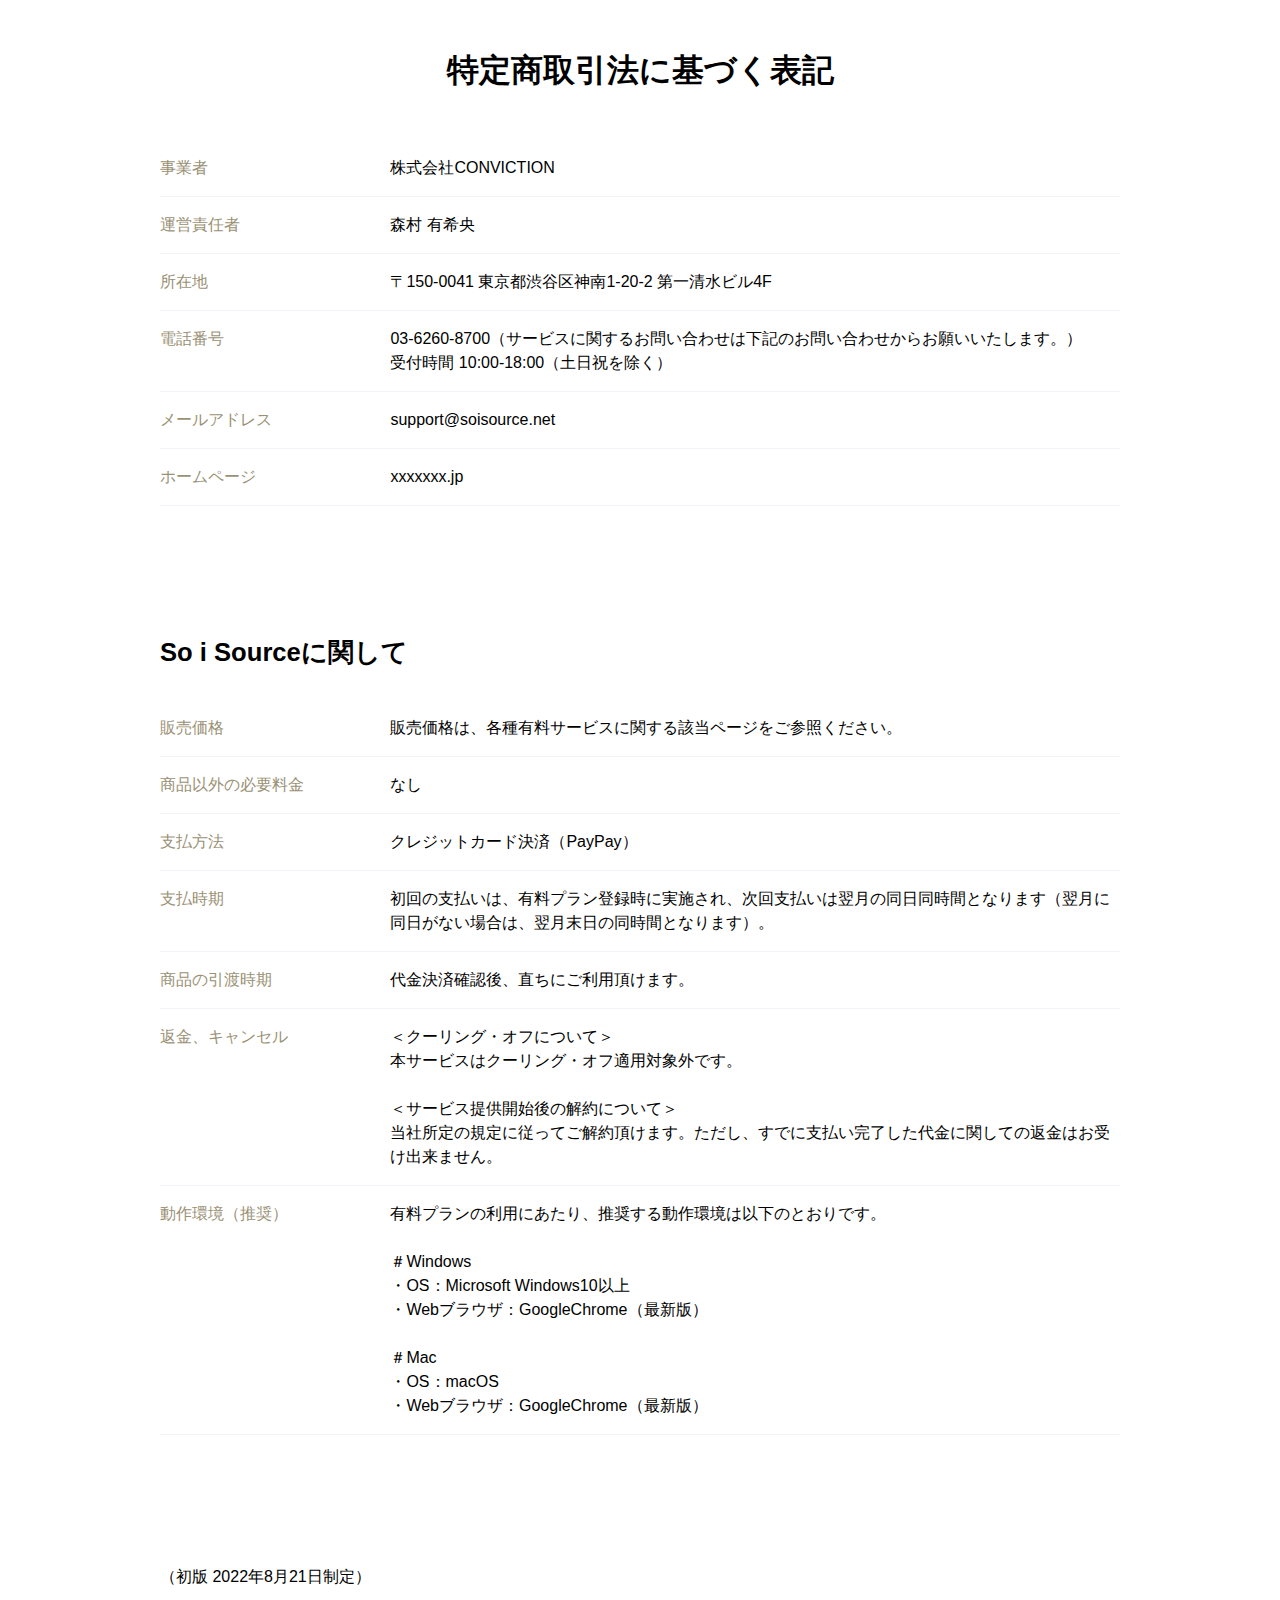
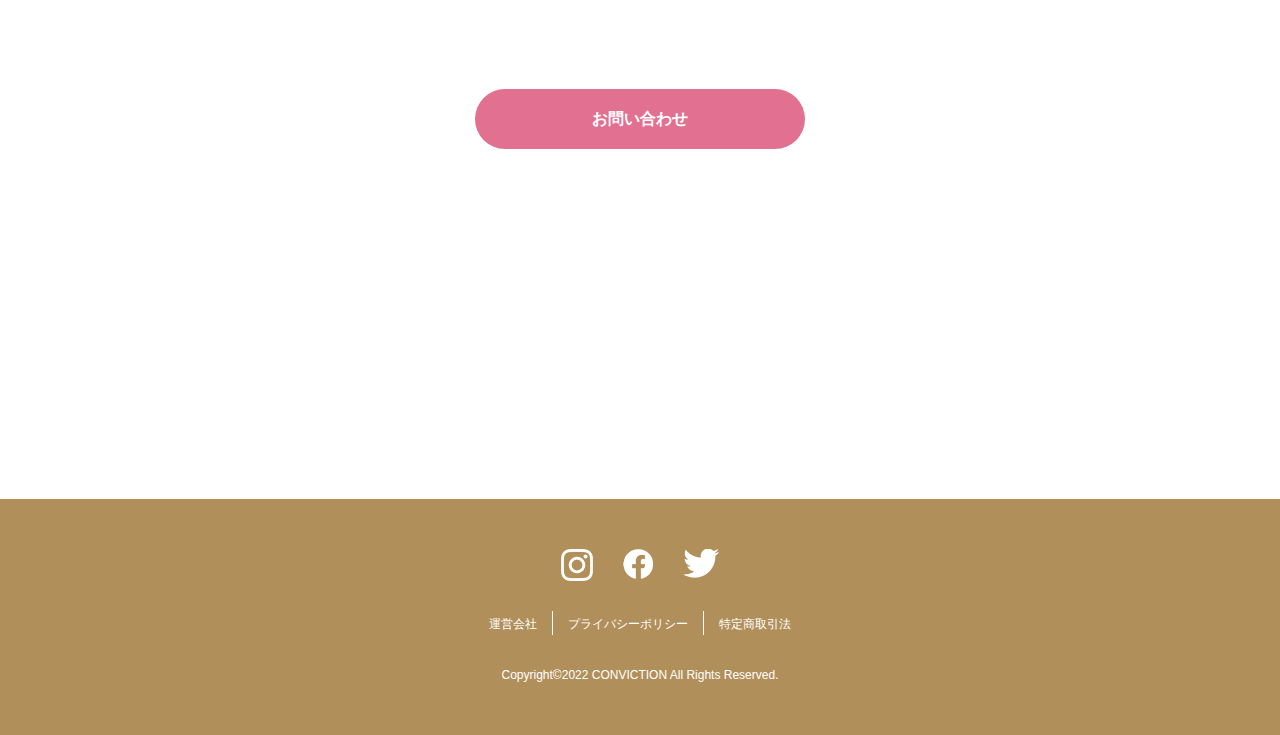
==== legal.html @ df2e9cf8 "first commit" ====
<!DOCTYPE html>
<html lang="ja">
<head>
    <meta charset="UTF-8">
    <meta http-equiv="X-UA-Compatible" content="IE=edge">
    <meta name="viewport" content="width=device-width, initial-scale=1.0">
    <title>特定商取引法に基づく表記｜So i Source</title>
    <link rel="stylesheet" href="./assets/css/reset.css" />
    <link rel="stylesheet" href="./assets/css/style.css " />
</head>
<body>
    <section id="legal">
        <div class="inner1000">
            <h1>特定商取引法に基づく表記</h1>
            <ul>
                <li>
                    <div class='list-head'>事業者</div>
                    <div class='list-text'>株式会社CONVICTION</div>
                </li>
                <li>
                    <div class='list-head'>運営責任者</div>
                    <div class='list-text'>森村 有希央</div>
                </li>
                <li>
                    <div class='list-head'>所在地</div>
                    <div class='list-text'>〒150-0041 <br class="sp-only">東京都渋谷区神南1-20-2 第一清水ビル4F</div>
                    </li>
                <li>
                    <div class='list-head'>電話番号</div>
                    <div class='list-text'>
                        03-6260-8700<br class="sp-only">（サービスに関するお問い合わせは下記のお問い合わせからお願いいたします。）
                        <br>
                        受付時間 10:00-18:00（土日祝を除く）
                    </div>
                </li>
                <li>
                    <div class='list-head'>メールアドレス</div>
                    <div class='list-text'>support@soisource.net</div>
                </li>
                <li>
                    <div class='list-head'>ホームページ</div>
                    <div class='list-text'>xxxxxxx.jp</div>
                </li>
            </ul>
            <h2>So i Sourceに関して</h2>
            <ul>
                <li>
                    <div class='list-head'>販売価格</div>
                    <div class='list-text'>販売価格は、各種有料サービスに関する該当ページをご参照ください。</div>
                </li>
                <li>
                    <div class='list-head'>商品以外の必要料金</div>
                    <div class='list-text'>なし</div>
                </li>
                <li>
                    <div class='list-head'>支払方法</div>
                    <div class='list-text'>クレジットカード決済（PayPay）</div>
                </li>
                <li>
                    <div class='list-head'>支払時期</div>
                    <div class='list-text'>
                        初回の支払いは、有料プラン登録時に実施され、次回支払いは翌月の同日同時間となります（翌月に同日がない場合は、翌月末日の同時間となります）。
                    </div>
                </li>
                <li>
                    <div class='list-head'>商品の引渡時期</div>
                    <div class='list-text'>代金決済確認後、直ちにご利用頂けます。</div>
                </li>
                <li>
                    <div class='list-head'>返金、キャンセル</div>
                    <div class='list-text'>
                    ＜クーリング・オフについて＞
                    <br>
                    本サービスはクーリング・オフ適用対象外です。
                    <br>
                    <br>
                    ＜サービス提供開始後の解約について＞
                    <br>
                    当社所定の規定に従ってご解約頂けます。ただし、すでに支払い完了した代金に関しての返金はお受け出来ません。
                    </div>
                </li>
                <li>
                    <div class='list-head'>動作環境（推奨）</div>
                    <div class='list-text'>
                        有料プランの利用にあたり、推奨する動作環境は以下のとおりです。
                        <br>
                        <br>
                        ＃Windows
                        <br>
                        ・OS：Microsoft Windows10以上
                        <br>
                        ・Webブラウザ：GoogleChrome（最新版）
                        <br>
                        <br>
                        ＃Mac
                        <br>
                        ・OS：macOS
                        <br>
                        ・Webブラウザ：GoogleChrome（最新版）
                    </div>
                </li>
            </ul>
            <span>
                （初版 2022年8月21日制定）
            </span>
            <div class="contact">
                <button class="btnPink">お問い合わせ</button>
                <!-- <div class="mail icon"></div>
                <a href="mailto:support@soisource.net">ご意見・お問合せは<br class="sp-only">こちらからお寄せください。</a> -->
            </div>
        </div>
    </section>
    <footer>
        <div class="bg-darkBrown" id="footer">
            <div class="inner">
                <ul class="flex">
                    <li><a href=""><img src="./assets/img/icon-ig.png" alt="instagram"></a></li>
                    <li><a href=""><img src="./assets/img/icon-fb.png" alt="facebook"></a></li>
                    <li><a href=""><img src="./assets/img/icon-tt.png" alt="twitter"></a></li>
                </ul>
                <ul class="flex">
                    <li><a href="https://www.conviction-inc.com/">運営会社</a></li>
                    <li><a href="">プライバシーポリシー</a></li>
                    <li><a href="legal.html">特定商取引法</a></li>
                </ul>
                <p>Copyright©2022 CONVICTION All Rights Reserved.</p>
            </div>
        </div>
    </footer>
</body>
</html>
---- assets/css/style.css ----
@charset "UTF-8";
body {
    font-family: 游ゴシック体, "Yu Gothic", YuGothic, Helvetica, Arial, "Hiragino Kaku Gothic ProN", "ヒラギノ角ゴ ProN W3", Meiryo, メイリオ, sans-serif;
}
p {
  font-size: 16px;
  line-height: 1.7;
}
a:hover,
button:hover {
  opacity: .6;
}

/* common style */
.c-ttl {
  position: relative;
  z-index: 2;
  margin-bottom: 50px;
  font-size: 38px;
  font-weight: bold;
  text-align: center;
}
.txt {
  font-size: 16px;
}
.c-font-pink {
  color: #d07992;
  font-weight: bold;
  font-size: 18px;
}
.btnPink {
  width: 100%;
  max-width: 330px;
  height: 60px;
  font-size: 16px;
  font-weight: bold;
  color: #fff;
  border-radius: 30px;
  background-color: #e27191;
}
.pc-only { display: block!important; }
.sp-only { display: none!important; }

.inner1000 {
  max-width: 1000px;
  margin: 0 auto;
  padding: 150px 20px;
}
.inner75 {
  width: 75%;
  margin: auto;
}
.flex_sp1 {
  display: flex;
  justify-content: space-between;
}
.flex {
  display: flex;
  justify-content: space-between;
}

/* 背景 */
.bg-white {
  background-color: #fff;
}
.bg-beige {
  background-color: #fcf9f5;
}
.bg-gray {
  background-color: #f9f9f9;
}
.bg-brown {
  background-color: #fcf8f3;
}
.bg-darkBrown {
  background-color: #b18f5a;
}
.bg-deco {
  position: relative;
  background-color: #fff;
}
.bg-beige#co {
  position: relative;
}

#ab .c-ttl::before,
#in .c-ttl::before,
#pr .c-ttl::before,
#fl .c-ttl::before,
#co .c-ttl::before,
#qa .c-ttl::before {
  position: absolute;
  left: 50%;
  top: -40px;
  transform: translateX(-50%);
  z-index: -1;
  font-size: 60px;
  letter-spacing: -3px;
}

#ab .c-ttl::before {
  content: 'ABOUT';
  color: #f4e7d8;
}
#in .c-ttl::before {
  content: 'INTERVIEW';
  color: #f9f4ec;
}
#pr .c-ttl::before {
  content: 'PRICE';
  color: #e0e0e0;
}
#fl .c-ttl::before {
  content: 'FLOW';
  color: #f9f4ec;
}
#co .c-ttl::before {
  content: 'CONTACT';
  color: #f4e7d8;
}
#qa .c-ttl::before {
  content: 'FAQ';
  color: #fff0f3;
}

.wrap::before,
.wrap::after,
.bg-deco#in::before,
.bg-deco#in::after,
.bg-deco#fl::before,
.bg-deco#fl::after,
.bg-beige#co::before {
  content: '';
  position: absolute;
  z-index: 1;
  background-size: cover;
  background-repeat: no-repeat;
}

.wrap::before {
  left: 0;
  width: 37%;
  height: 100%;
  background-size: contain;
  background-image: url('../img/deco/kv-left.png');
}
.wrap::after {
  right: 0;
  top: 0;
  width: 26%;
  height: 700px;
  background-image: url('../img/deco/kv-right.png');
}
.bg-deco#in::before {
  left: 0;
  bottom: 0;
  width: 100%;
  height: 200px;
  background-size: inherit;
  background-image: url('../img/deco/in-left.png');
}
.bg-deco#in::after {
  right: 0;
  top: 0;
  width: 12%;
  height: 90%;
  background-image: url('../img/deco/in-right.png');
}
.bg-deco#fl::before {
  left: 0;
  width: 35%;
  max-width: 350px;
  height: 100%;
  background-image: url('../img/deco/fl-left.png');
}
.bg-deco#fl::after {
  right: 0;
  top: 0;
  width: 15%;
  height: 100%;
  background-image: url('../img/deco/fl-right.png');
}
.bg-beige#co::before {
  top: -60px;
  width: 100%;
  height: 100px;
  background-image: url('../img/deco/co-top.png');
}

@media screen and (max-width: 768px) {
  p {
    font-size: 14px;
  }
  .txt {
    font-size: 14px;
  }
  .inner1000 {
    padding: 100px 20px;
  }
  .inner75 {
    width: 100%;
  }
  .pc-only { display: none!important; }
  .sp-only { display: block!important; }
  .flex_sp1 {
    display: block;
    width: 100%;
  }
  .flex_sp1 > div,
  .flex_sp1 > li {
    width: 100% !important;
  }
  .c-ttl {
    margin-bottom: 20px;
    font-size: 24px;
  }
  #ab .c-ttl::before,
  #in .c-ttl::before,
  #pr .c-ttl::before,
  #fl .c-ttl::before,
  #co .c-ttl::before,
  #qa .c-ttl::before {
    top: -30px;
    font-size: 40px;
  }
  .wrap::before {
    width: 300px;
    height: 500px;
    background-image: url('../img/kv-boy-sp.png');
  }
  .wrap::after {
    right: 0;
    top: 95px;
    width: 140px;
    height: 500px;
    background-size: contain;
    background-image: url('../img/kv-girl-sp.png');
    z-index: auto;
  }
  .bg-deco#in::before {
    left: 0;
    bottom: 0;
    width: 50%;
    height: 8%;
    background-size: cover;
    background-image: url('../img/deco/in-left-sp.png');
  }
  .bg-deco#in::after {
    right: 0;
    width: 8%;
    min-width: 50px;
    height: 12%;
    background-size: contain;
  }
  .bg-deco#fl::before {
    left: 0;
    width: 20%;
    height: 150px;
    background-size: contain;
    background-image: url('../img/deco/fl-left-sp.png');
  }
  .bg-deco#fl::after {
    content: none;
  }
  .bg-beige#co::before {
    top: -40px;
    width: 100%;
    height: 50px;
    background-image: url('../img/deco/co-top-sp.png');
  }
}

/*----- hedaer -----*/
header > div {
  position: fixed;
  top: 10px;
  left: 50%;
  transform: translateX(-50%);
  z-index: 5;
  width: 90%;
  padding: 15px 40px;
  align-items: center;
  border-radius: 30px;
  background-color: #fff;
  box-shadow: 0px 0px 2px rgb(0 0 0 / 10%);
}

header nav a {
  padding: 0 10px;
  color: #000;
  font-weight: bold;
  font-size: 12px;
}

header li:last-child a {
  padding: 5px 10px;
  color: #fff;
  border-radius: 30px;
  background-color: #e27191;
}

header h2 a {
  color: #000;
  font-size: 20px;
}
.btn-hum {
  display: none;
}

@media screen and (max-width: 768px) {
  header h2 a {
    font-size: 14px;
  }
  header > div {
    width: 95%;
    padding: 10px 20px;
  }
  .btn-hum {
    display: block;
    width: 30px;
  }
  .btn-hum span {
    width: 100%;
    height: 1px;
    background-color: #000;
    position: relative;
    transition: ease .4s;
    display: block;
    z-index: 10;
  }
  .btn-hum span:nth-child(1) {
    top: 0;
  }
  .btn-hum span:nth-child(2) {
    margin: 8px 0;
  }
  .btn-hum span:nth-child(3) {
    top: 0;
  }
  .btn-hum.active span:nth-child(1) {
    top: 5px;
    transform: rotate(45deg);
  }
  .btn-hum.active span:nth-child(2) {
    opacity: 0;
  }
  .btn-hum.active span:nth-child(3) {
    top: -13px;
    transform: rotate(-45deg);
  }
  #js-nav {
    position: absolute;
    right: 0;
    left: 0;
    top: 0;
    width: 100%;
    height: auto;
    transform: translateY(-110%);
    background-color: #fff;
    transition: ease .4s;
  }
  #js-nav::after {
    content: '';
    width: 100%;
    height: 100%;
    background-color: #fff;
  }
  #nav-wrapper::before,
  #nav-wrapper::after {
    content: "";
    width: 1px;
    height: calc(100vh + 1px);
    display: flex;
  }
  #nav-wrapper {
    width: 100%;
    height: 100vh;
    position: fixed;
    top: 0;
    right: 0;
    bottom: 0;
    left: 0;
    background-color: #fff;
    display: none;
    align-items: center;
    overscroll-behavior: contain;
    overflow-y: scroll;
    z-index: 4;
  }
  #nav-wrapper.display {
    display: flex;
  }
  #js-nav.active {
    transform: translateY(0);
    z-index: 10;
  }
  #js-nav .flex_sp1 {
    margin: 50px 0;
    padding: 50px;
  }
  #js-nav li {
    margin-bottom: 30px;
  }
  #js-nav li a {
    font-size: 16px;
  }
  .btn-hum.active {
    display: block;
  }
}

/*----- wrap -----*/
.wrap {
  width: 100%;
  posiiton: relative;
}
/*----- KV -----*/
h1 {
  text-align: center;
  font-size: 60px;
}

#kv {
  width: 100%;
  display: flex;
  justify-content: center;
  align-items: center;
}
#kv .txt {
  margin: 10px auto 50px;
  text-align: center;
}
#kv > .inner1000 {
  position: relative;
  width: fit-content;
  padding: 220px 20px 130px;
}
#kv > .inner1000::before,
#kv > .inner1000::after {
  content: '';
  position: absolute;
  top: 120px;
  width: 150px;
  height: 400px;
  background-size: contain;
  background-repeat: no-repeat;
  z-index: 1;
}
#kv > .inner1000::before {
  left: -160px;
  background-image: url('../img/kv-boy.png');
}
#kv > .inner1000::after {
  right: -170px;
  background-image: url('../img/kv-girl.png');
}

/*----- about -----*/
#ab .flex_sp1 > div:first-child {
  width: 56%;
  text-align: center;
}
#ab .flex_sp1 > div:first-child .flex {
  margin: 40px auto;
}
#ab .flex_sp1 > div:first-child .flex li {
  display: flex;
  align-items: center;
  text-align: center;
  padding: 10px 20px;
  font-weight: bold;
  font-size: 15px;
  white-space: nowrap;
  border-radius: 5px;
  background-color: #fff;
}
#ab .flex_sp1 > div:first-child .flex li:nth-child(2n) {
  padding: 0;
  background-color: inherit;
}
#ab .flex_sp1 > div:first-child .flex li:nth-child(2n) img {
  width: 16px;
}

#ab .flex_sp1 > div:last-child {
  width: 38%;
  display: flex;
  justify-content: center;
  align-items: center;
}


/*----- interview -----*/
#in .flex_sp1 > li {
  width: calc((100% - 40px) / 3);
  padding: 20px;
  border: solid 2px #f1f1f1;
  border-radius: 5px;
}
#in .flex_sp1 > li > p {
  font-size: 15px;
}

#in .flex div:first-child {
  width: 30%;
  margin: 0 20px 20px 0;
}
#in .flex div:last-child {
  width: 70%;
}
#in .spec {
  color: #d07992;
  font-weight: bold;
  font-size: 14px;
  line-height: initial;
}
#in .spec span {
  font-weight: normal;
  color: #000;
  padding-left: 10px;
}
#in .spec:first-child {
  font-size: 18px;
  margin-bottom: 10px;
}
#in .spec:first-child span {
  display: block;
  padding-left: 0;
  font-size: 14px;
}

/* price */

#pr table {
  width: 60%;
  margin: auto;
}
#pr tbody {
  width: 100%;
}

#pr td:first-child {
  width: 33%;
  padding: 10px 20px;
  text-align: center;
  background-color: #ddb87f;
}
#pr td:last-child {
  padding: 5px;
  text-align: center;
  background-color: #fff;
}

#pr td:first-child p {
  color: #fff;
  font-weight: bold;
  font-size: 20px;
}
#pr td:last-child p {
  color: #d07992;
  font-weight: bold;
  font-size: 30px;
}
#pr td:last-child span {
  color: #000;
  font-weight: normal;
  font-size: 14px;
  padding: 0 5px;
}


/*----- flow -----*/
#fl .inner75 > div:first-child {
  padding: 0 10px;
}
#fl .inner75 > ul {
  text-align: center;
  margin: 20px auto 0;
  padding: 0;
}
/*----- contact -----*/

.bg-beige#co .inner1000 {
  padding: 100px 20px 150px 20px;
}
#co .flex_sp1 {
  margin: 50px auto 0;
}
#co .flex_sp1 > div {
  width: 47%;
  text-align: center;
}
#co .flex_sp1 > div:last-child > div:first-child {
  padding: 5px;
  color: #fff;
  font-size: 12px;
  font-weight: bold;
  background-color: #e27191;
}
#co .flex_sp1 > div:last-child img {
  width: 55%;
  margin: 20px auto 0;
}
#co .flex_sp1 p {
  margin: 20px 0 0;
  white-space: nowrap;
}
#qa ul {
  width: 100%;
  padding: 0;
}

#qa ul ul {
  height: 0;
  padding: 0;
  overflow: hidden;
  transition: .5s;
  border-bottom: 1px solid #efefef;
}
#qa ul li li {
  border-bottom: 1px solid #efefef;
  padding: 15px 15px 15px 50px;
}
#qa ul:nth-of-type(1) li.active li:last-child{
  border-bottom: none;
}
#qa button {
  position: relative;
  width: 100%;
  padding: 15px 15px 15px 50px;
  text-align: left;
  background-color: inherit;
  cursor: pointer;
}
#qa button::before,
#qa button::after {
  content:"";
  position: absolute;
  top: 20px;
  width: 1.5px;
  height: 8px;
  background-color: #e27191;
  transition: .5s;
}
#qa button::before {
  transform: rotate(-45deg);
  right: 35px;
}
#qa button::after {
  transform: rotate(45deg);
  right: 30px;
}
#qa li.active button::before {
  transform: rotate(-135deg);
  transition:.5s;
}
#qa li.active button::after {
  transform: rotate(135deg);
  transition:.5s;
}
#qa ul.active { overflow-y: auto; }

#qa ul li {
  position: relative;
  margin: 10px 0;
}
#qa .acc > li::before {
  content: 'Q';
}
#qa .acc > li > ul > li::before {
  content: 'A';
}
#qa .acc > li::before,
#qa .acc > li > ul > li::before {
  position: absolute;
  left: 0;
  top: 10px;
  color: #d07992;
  font-size: 40px;
  font-weight: bold;
}
#qa .addLine {
  margin: 150px auto 0;
}
#qa .addLine > div {
  width: 48%;
  text-align: center;
}
#qa .addLine > div:last-child {
  width: 40%;
  margin: auto;
}
#qa .addLine > div:last-child img {
  width: 150px;
  margin: auto;
}
#qa .addLine > div:last-child p:first-child {
  color: #2c1c0a;
  font-size: 20px;
  font-weight: bold;
}
#qa .addLine > div:last-child p:first-child::after {
  content: '';
  display: block;
  width: 0;
  height: 0;
  margin: 10px auto 10px;
  border-style: solid;
  border-width: 17.3px 10px 0 10px;
  border-color: #d07992 transparent transparent transparent;
}
#qa .addLine > div:last-child p:last-child {
  margin: 30px auto 0;
  padding: 10px;
  color: #2c1c0a;
  background-color: #f3f3f3;
}

/* footer */
#footer .inner {
  max-width: 600px;
  margin: 0 auto;
  padding: 50px 20px;
}
#footer a,
#footer p {
  color: #fff;
  font-size: 12px;
  text-align: center;
}
#footer ul {
  width: fit-content;
  margin: 0 auto 30px;
}
#footer ul li {
  padding: 0 15px;
}
#footer ul:last-of-type > li:nth-child(2) {
  border-left: solid 1px #fff;
  border-right: solid 1px #fff;
}

@media screen and (max-width: 768px) {
  h1 {
    font-size: 30px;
  }
  #kv .btnPink {
    display: block;
    width: 80%;
    height: 40px;
    margin: auto;
    font-size: 14px;
  }
  #kv > .inner1000::before,
  #kv > .inner1000::after {
    content: none;
  }
  #kv::before,
  #kv::after {
    content: none;
  }
  #ab .flex_sp1 > div:first-child .flex li {
    padding: 10px 15px;
    font-size: 13px;
  }
  #ab .flex_sp1 > div:first-child .flex li:nth-child(2n) img {
    width: 13px;
  }
  #ab .flex_sp1 > div:last-child {
    margin: 50px 0;
  }
  #in .flex_sp1 > li {
    margin-bottom: 30px;
  }
  #pr table {
    width: 100%;
    margin: auto;
  }
  #pr td:first-child p {
    font-size: 14px;
  }
  #co .flex_sp1 {
    display: flex;
    flex-direction: column-reverse;
    margin: 0;
  }
  #co .flex_sp1 p {
    font-weight: bold;
  }
  #co .flex_sp1 > div:last-child > div:first-child {
    margin-bottom: 30px;
    font-size: 14px;
  }
  #co .flex_sp1 div:nth-child(1) a {
    margin: 40px 20px 0;
  }
  #qa button {
    padding: 15px 15px 15px 35px;
  }
  #qa button::before {
    right: 15px;
  }
  #qa button::after {
    right: 10px;
  }
  #qa .acc > li::before, #qa .acc > li > ul > li::before {
    font-size: 30px;
  }
  #qa .addLine {
    display: flex;
    flex-direction: column-reverse;
    margin: 100px auto 0;
  }
  #qa .addLine > div:first-child > img {
    width: 80%;
    margin: auto;
  }
  #qa .addLine > div:last-child p:first-child::after {
    content: none;
  }
  #qa .addLine a {
    margin: 0 20px 0;
  }
  #fl .inner75 {
    display: flex;
  }
  #fl .inner75 .flex {
    align-items: center;
    margin: 0 0 50px;
    position: relative;
  }
  #fl .inner75 .flex:last-child {
    margin: 0;
  }
  #fl .inner75 .flex:last-child::after {
    top: -150px;
    left: unset;
    right: -20px;
    transform: none;
    width: 60px;
    height: 250px;
    background-size: contain;
    background-image: url('../img/deco/fl-right-sp.png');
  }
  #fl .inner75 .flex::after {
    content: '';
    position: absolute;
    left: 50%;
    top: 100px;
    transform: translateX(-50%);
    width: 50px;
    height: 50px;
    background-size: contain;
    background-position-x: center;
    background-repeat: no-repeat;
    background-image: url('../img/fl-line-sp.png');
  }
  #fl .inner75 .flex img {
    width: 45%;
    padding-left: 10px;
  }
  #fl .inner75 .flex p {
    width: 45%;
    text-align: left;
    white-space: nowrap;
  }
  .bg-beige#co .inner1000 {
    padding: 100px 20px 100px 20px;
  }
  #footer ul {
    margin: 0 auto 20px;
  }
}

/* ====================
  特定商取引法に基づく表記
==================== */
#legal {
  margin: 50px auto 100px ;
}
#legal .inner1000 {
  padding: 0 20px 150px;
}
#legal h1 {
  margin-bottom: 50px;
  font-size: 2em;
  text-align: center;
}
#legal h2 {
  margin-bottom: 30px;
  font-size: 1.6em;
}
#legal ul {
  margin-bottom: 130px;
}
#legal li {
  width: 100%;
  display: flex;
  justify-content: flex-start;
  padding: 16px 0;
  border-bottom: 1px solid #f0f4f9;
}
#legal .list-head {
  color: #9a9175;
  width: 20%;
  margin-right: 4%;
}
#legal .list-text {
  width: 76%;
  word-break: break-word;
}
#legal .contact {
  margin: 100px auto;
  text-align: center;
}

@media screen and (max-width: 768px) {
  #legal {
    margin: 50px auto;
  }
  #legal h1 {
    font-size: 1.5em;
  }
  #legal h2 {
    margin-bottom: 30px;
    font-size: 1.4em;
  }
  #legal ul {
    margin-bottom: 100px;
  }
  #legal li {
    width: 100%;
    display: block;
    padding: 16px 0;
    margin-bottom: 20px;
  }
  #legal .list-head {
    width: 100%;
    margin-right: 0;
    margin-bottom: 10px;
    line-height: 1.4;
    font-size: 14px;
  }
  #legal .list-text {
    width: 100%;
    line-height: 1.4;
    font-size: 15px;
  }
}
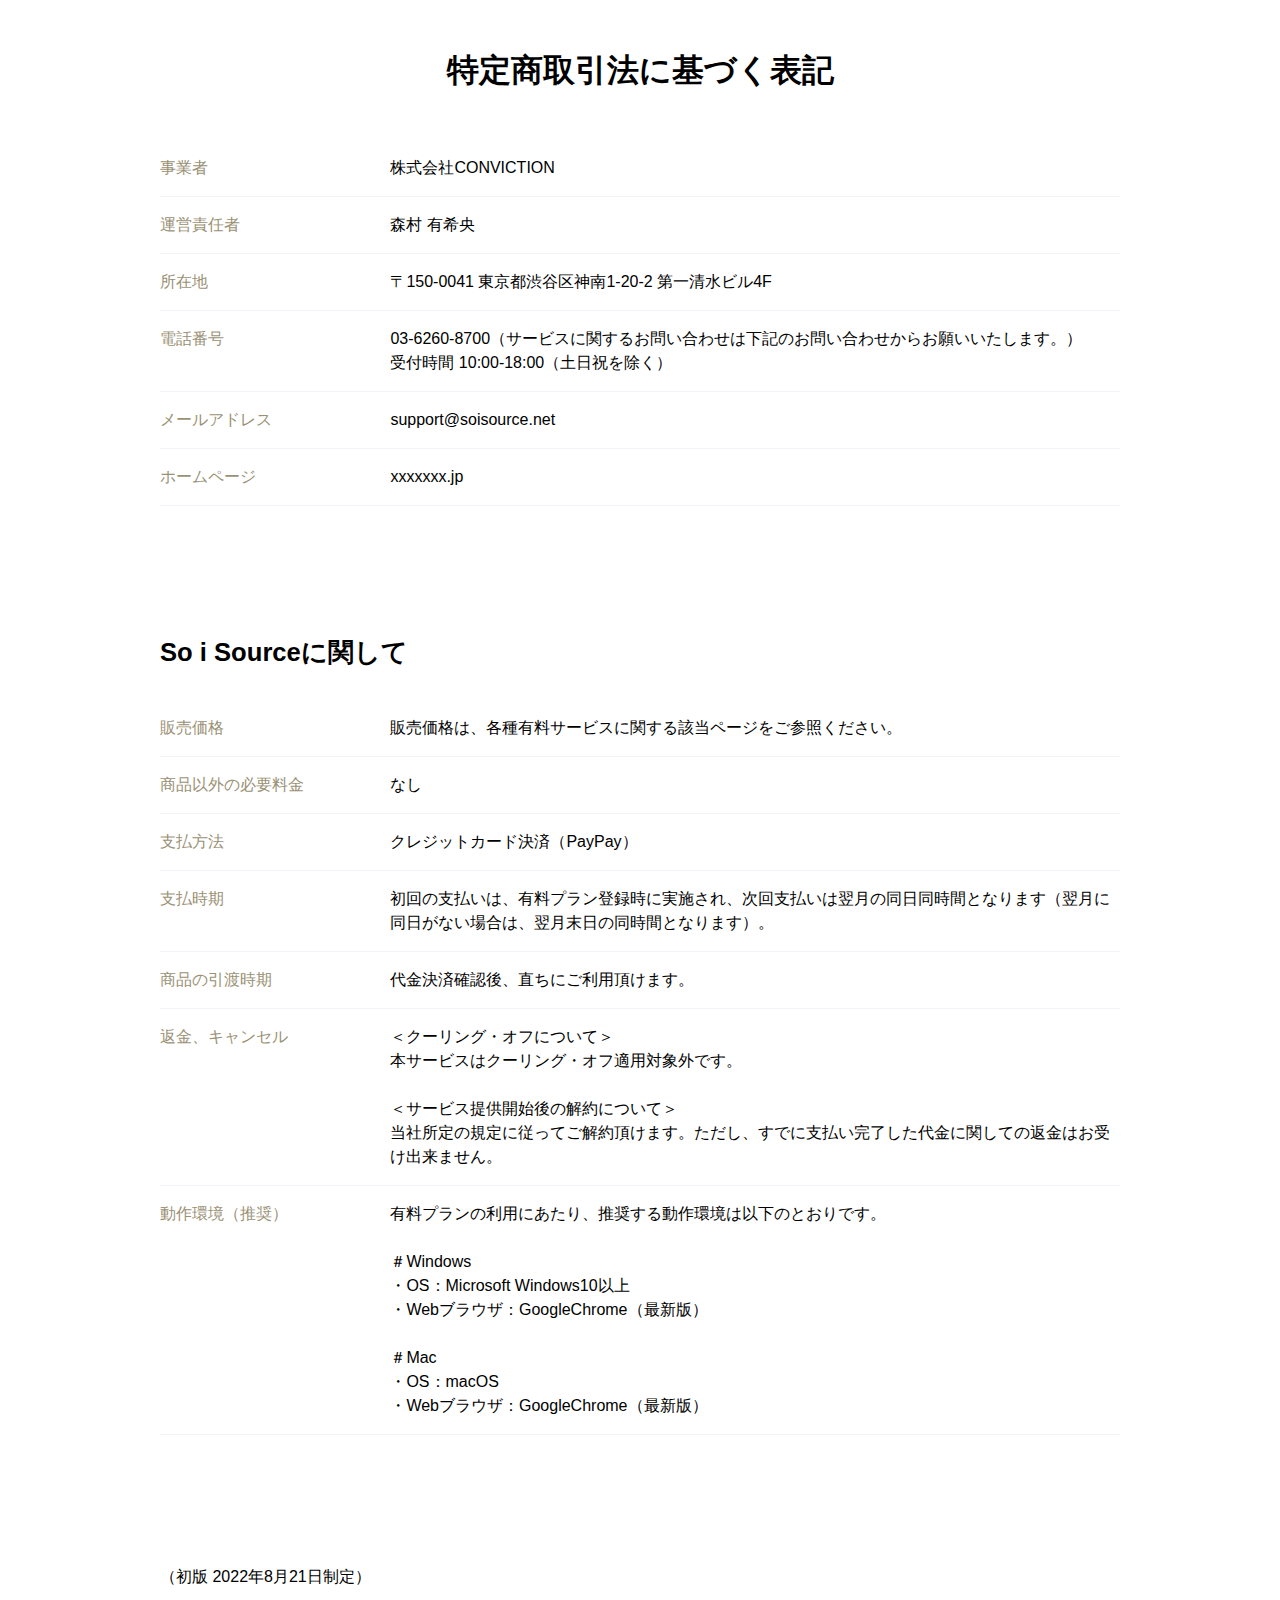
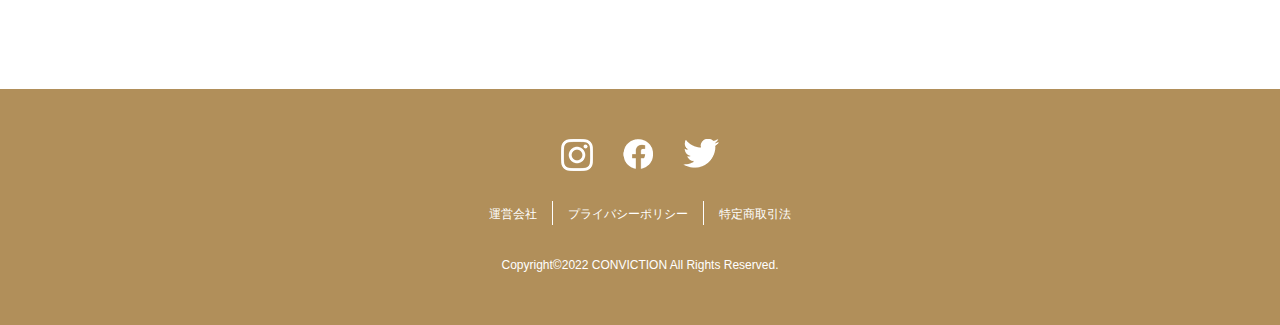
==== commit e356db4d: "fixed" ====
--- a/legal.html
+++ b/legal.html
@@ -103,25 +103,20 @@
             <span>
                 （初版 2022年8月21日制定）
             </span>
-            <div class="contact">
-                <button class="btnPink">お問い合わせ</button>
-                <!-- <div class="mail icon"></div>
-                <a href="mailto:support@soisource.net">ご意見・お問合せは<br class="sp-only">こちらからお寄せください。</a> -->
-            </div>
         </div>
     </section>
     <footer>
         <div class="bg-darkBrown" id="footer">
             <div class="inner">
                 <ul class="flex">
-                    <li><a href=""><img src="./assets/img/icon-ig.png" alt="instagram"></a></li>
-                    <li><a href=""><img src="./assets/img/icon-fb.png" alt="facebook"></a></li>
-                    <li><a href=""><img src="./assets/img/icon-tt.png" alt="twitter"></a></li>
+                    <li><a href="https://instagram.com/soisource_programming?igshid=YmMyMTA2M2Y=" target="_blank" rel="noopener noreferrer"><img src="./assets/img/icon-ig.png" alt="instagram"></a></li>
+                    <li><a href=""><img src="./assets/img/icon-fb.png" alt="facebook" target="_blank" rel="noopener noreferrer"></a></li>
+                    <li><a href="https://twitter.com/so_i_source?s=21&t=u8zzTblrRVPKm84YWqwCeQ" target="_blank" rel="noopener noreferrer"><img src="./assets/img/icon-tt.png" alt="twitter"></a></li>
                 </ul>
                 <ul class="flex">
-                    <li><a href="https://www.conviction-inc.com/">運営会社</a></li>
-                    <li><a href="">プライバシーポリシー</a></li>
-                    <li><a href="legal.html">特定商取引法</a></li>
+                    <li><a href="https://www.conviction-inc.com/" target="_blank" rel="noopener noreferrer">運営会社</a></li>
+                    <li><a href="" target="_blank" rel="noopener noreferrer">プライバシーポリシー</a></li>
+                    <li><a href="legal.html" target="_blank" rel="noopener noreferrer">特定商取引法</a></li>
                 </ul>
                 <p>Copyright©2022 CONVICTION All Rights Reserved.</p>
             </div>
--- a/assets/css/style.css
+++ b/assets/css/style.css
@@ -1,6 +1,6 @@
 @charset "UTF-8";
 body {
-    font-family: 游ゴシック体, "Yu Gothic", YuGothic, Helvetica, Arial, "Hiragino Kaku Gothic ProN", "ヒラギノ角ゴ ProN W3", Meiryo, メイリオ, sans-serif;
+  font-family: sans-serif;
 }
 p {
   font-size: 16px;
@@ -57,6 +57,9 @@
 .flex {
   display: flex;
   justify-content: space-between;
+}
+.lHeight {
+  line-height: 2!important;
 }
 
 /* 背景 */
@@ -227,6 +230,7 @@
     width: 300px;
     height: 500px;
     background-image: url('../img/kv-boy-sp.png');
+    z-index: 0;
   }
   .wrap::after {
     right: 0;
@@ -273,7 +277,7 @@
 /*----- hedaer -----*/
 header > div {
   position: fixed;
-  top: 10px;
+  top: 20px;
   left: 50%;
   transform: translateX(-50%);
   z-index: 5;
@@ -282,19 +286,23 @@
   align-items: center;
   border-radius: 30px;
   background-color: #fff;
-  box-shadow: 0px 0px 2px rgb(0 0 0 / 10%);
+  box-shadow: 0px 0px 3px rgb(0 0 0 / 20%);
 }
 
 header nav a {
-  padding: 0 10px;
+  padding: 0 15px;
   color: #000;
   font-weight: bold;
   font-size: 12px;
 }
 
-header li:last-child a {
-  padding: 5px 10px;
+header li:last-child {
+  margin-left: 15px;
+}
+header .btnPink {
+  padding: 10px 20px;
   color: #fff;
+  font-size: 12px;
   border-radius: 30px;
   background-color: #e27191;
 }
@@ -306,22 +314,38 @@
 .btn-hum {
   display: none;
 }
+.sp-sns {
+  display: none;
+}
+#js-nav {
+  display: none;
+}
 
 @media screen and (max-width: 768px) {
   header h2 a {
-    font-size: 14px;
+    font-size: 20px;
   }
   header > div {
+    top: 15px;
     width: 95%;
-    padding: 10px 20px;
+    padding: 10px 25px;
+  }
+  header li:last-child {
+    margin-left: 0;
+    margin-top: 60px;
   }
   .btn-hum {
     display: block;
     width: 30px;
+    background-color: unset;
+    position: fixed;
+    top: 29px;
+    right: 35px;
+    z-index: 10;
   }
   .btn-hum span {
     width: 100%;
-    height: 1px;
+    height: 3px;
     background-color: #000;
     position: relative;
     transition: ease .4s;
@@ -332,7 +356,7 @@
     top: 0;
   }
   .btn-hum span:nth-child(2) {
-    margin: 8px 0;
+    margin: 7px 0;
   }
   .btn-hum span:nth-child(3) {
     top: 0;
@@ -345,7 +369,7 @@
     opacity: 0;
   }
   .btn-hum.active span:nth-child(3) {
-    top: -13px;
+    top: -15px;
     transform: rotate(-45deg);
   }
   #js-nav {
@@ -354,58 +378,47 @@
     left: 0;
     top: 0;
     width: 100%;
-    height: auto;
+    height: 100vh;
     transform: translateY(-110%);
-    background-color: #fff;
+    background-color: #f8f5eb;
     transition: ease .4s;
   }
   #js-nav::after {
     content: '';
     width: 100%;
     height: 100%;
-    background-color: #fff;
-  }
-  #nav-wrapper::before,
-  #nav-wrapper::after {
-    content: "";
-    width: 1px;
-    height: calc(100vh + 1px);
-    display: flex;
-  }
-  #nav-wrapper {
-    width: 100%;
-    height: 100vh;
-    position: fixed;
-    top: 0;
-    right: 0;
-    bottom: 0;
-    left: 0;
-    background-color: #fff;
-    display: none;
-    align-items: center;
-    overscroll-behavior: contain;
-    overflow-y: scroll;
-    z-index: 4;
-  }
-  #nav-wrapper.display {
-    display: flex;
+    background-color: #f8f5eb;
   }
   #js-nav.active {
+    display: block;
     transform: translateY(0);
     z-index: 10;
   }
   #js-nav .flex_sp1 {
-    margin: 50px 0;
-    padding: 50px;
+    margin: 50px 0 0;
+    padding: 50px 50px 0;
+    text-align: center;
   }
   #js-nav li {
     margin-bottom: 30px;
   }
   #js-nav li a {
     font-size: 16px;
+    padding: 15px 40px;
   }
   .btn-hum.active {
     display: block;
+  }
+  .sp-sns {
+    display: flex;
+    justify-content: space-evenly;
+    align-items: center;
+    max-width: 200px;
+    margin: auto;
+  }
+  .sp-sns li {
+    width: 30px;
+    margin: 0 !important;
   }
 }
 
@@ -433,6 +446,7 @@
 #kv > .inner1000 {
   position: relative;
   width: fit-content;
+  height: 75vh;
   padding: 220px 20px 130px;
 }
 #kv > .inner1000::before,
@@ -441,7 +455,7 @@
   position: absolute;
   top: 120px;
   width: 150px;
-  height: 400px;
+  height: 450px;
   background-size: contain;
   background-repeat: no-repeat;
   z-index: 1;
@@ -453,6 +467,10 @@
 #kv > .inner1000::after {
   right: -170px;
   background-image: url('../img/kv-girl.png');
+}
+#kv > .inner1000 > a {
+  display: block;
+  text-align: center;
 }
 
 /*----- about -----*/
@@ -560,6 +578,7 @@
   color: #d07992;
   font-weight: bold;
   font-size: 30px;
+  font-family: Roboto;
 }
 #pr td:last-child span {
   color: #000;
@@ -567,7 +586,14 @@
   font-size: 14px;
   padding: 0 5px;
 }
-
+.monthly {
+  display: inline-block;
+  font-size: 13px;
+}
+.yen {
+  font-size: 20px !important;
+  padding: 0 !important;
+}
 
 /*----- flow -----*/
 #fl .inner75 > div:first-child {
@@ -751,6 +777,10 @@
     margin: auto;
     font-size: 14px;
   }
+  #kv > .inner1000 {
+    height: initial;
+    padding: 220px 20px 150px 35px;
+  }
   #kv > .inner1000::before,
   #kv > .inner1000::after {
     content: none;
@@ -759,6 +789,9 @@
   #kv::after {
     content: none;
   }
+  #kv .txt {
+    margin: 10px auto 30px;
+  }
   #ab .flex_sp1 > div:first-child .flex li {
     padding: 10px 15px;
     font-size: 13px;
@@ -778,6 +811,9 @@
   }
   #pr td:first-child p {
     font-size: 14px;
+  }
+  .monthly {
+    display: block;
   }
   #co .flex_sp1 {
     display: flex;
@@ -795,6 +831,9 @@
     margin: 40px 20px 0;
   }
   #qa button {
+    padding: 15px 15px 15px 35px;
+  }
+  #qa ul li li {
     padding: 15px 15px 15px 35px;
   }
   #qa button::before {
@@ -846,7 +885,7 @@
     content: '';
     position: absolute;
     left: 50%;
-    top: 100px;
+    top: 120px;
     transform: translateX(-50%);
     width: 50px;
     height: 50px;
@@ -879,7 +918,7 @@
   margin: 50px auto 100px ;
 }
 #legal .inner1000 {
-  padding: 0 20px 150px;
+  padding: 0 20px 0;
 }
 #legal h1 {
   margin-bottom: 50px;
